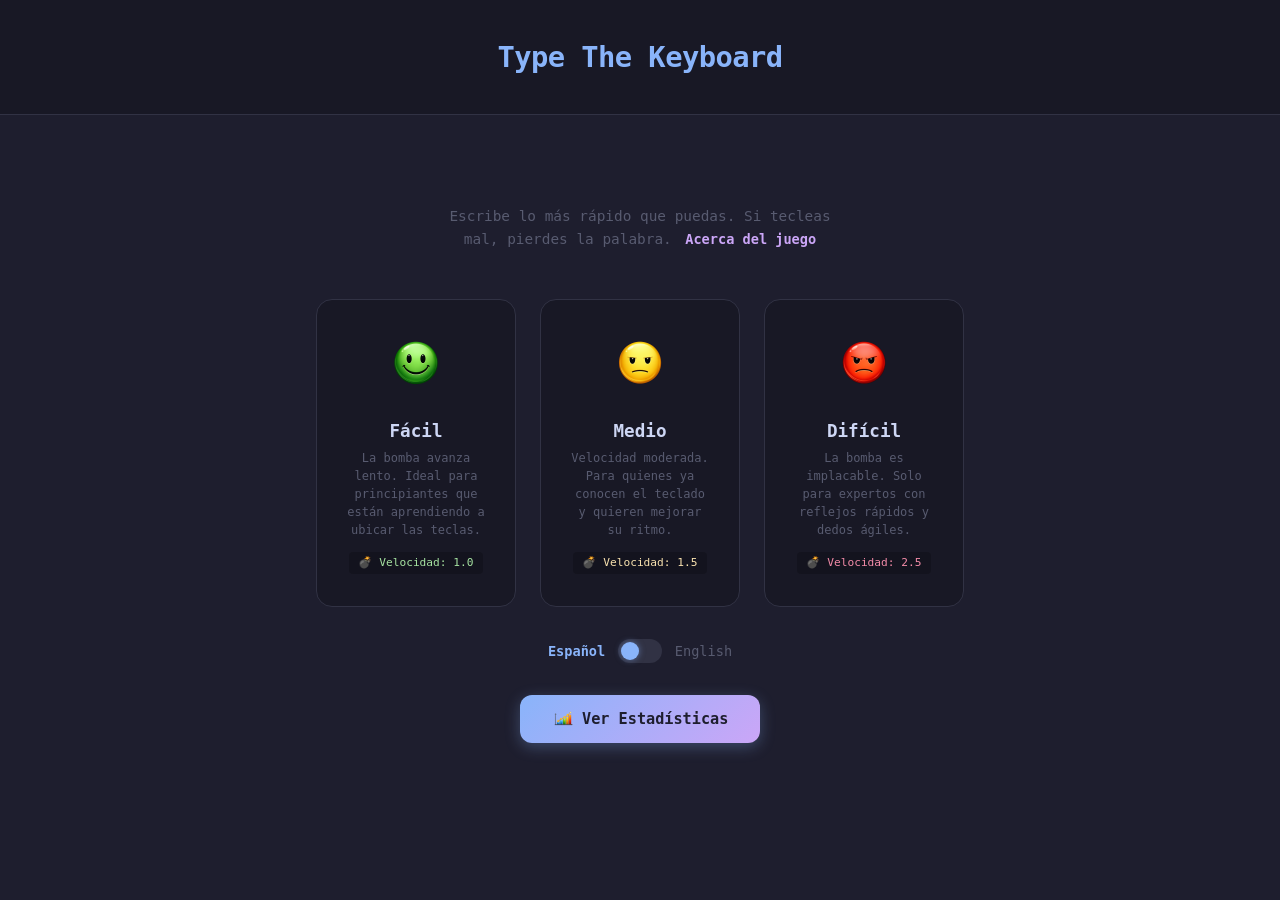
==== index.html @ abbb1f16 "funcionalidad boton Acerca_del_juego" ====
<!DOCTYPE html>
<html lang="es">

<head>
    <meta charset="UTF-8">
    <meta name="viewport" content="width=device-width, initial-scale=1.0">
    <title>Type The Keyboard</title>
    <link rel="stylesheet" href="styles.css">
</head>

<body>
    <!-- Header global -->
    <div class="header">
        <div class="logo">Type The Keyboard</div>
    </div>

    <!-- MENÚ DE DIFICULTAD  -->
    <div class="menu-screen" id="menuScreen">
        <div class="menu-subtitle">Escribe lo más rápido que puedas. Si tecleas mal, pierdes la palabra. <button class="about-game-btn" onclick="showAboutGame()">Acerca del juego</button></div>

        <div class="difficulty-cards">
            <div class="difficulty-card easy" onclick="selectDifficulty('easy')">
                <div class="difficulty-icon"><img src="img/img-easy.png" alt="Fácil"></div>
                <div class="difficulty-name">Fácil</div>
                <div class="difficulty-desc">La bomba avanza lento. Ideal para principiantes que están aprendiendo a
                    ubicar las teclas.</div>
                <div class="difficulty-speed">💣 Velocidad: 1.0</div>
            </div>

            <div class="difficulty-card medium" onclick="selectDifficulty('medium')">
                <div class="difficulty-icon"><img src="img/img-medium.png" alt="Medio"></div>
                <div class="difficulty-name">Medio</div>
                <div class="difficulty-desc">Velocidad moderada. Para quienes ya conocen el teclado y quieren mejorar su
                    ritmo.</div>
                <div class="difficulty-speed">💣 Velocidad: 1.5</div>
            </div>

            <div class="difficulty-card hard" onclick="selectDifficulty('hard')">
                <div class="difficulty-icon"><img src="img/img-hard.png" alt="Difícil"></div>
                <div class="difficulty-name">Difícil</div>
                <div class="difficulty-desc">La bomba es implacable. Solo para expertos con reflejos rápidos y dedos
                    ágiles.</div>
                <div class="difficulty-speed">💣 Velocidad: 2.5</div>
            </div>
        </div>

        <div class="language-toggle" id="languageToggle" onclick="toggleLanguage()">
            <span class="lang-label lang-active" id="langEs">Español</span>
            <div class="toggle-track">
                <div class="toggle-ball" id="toggleBall"></div>
            </div>
            <span class="lang-label" id="langEn">English</span>
        </div>

        <!-- View Stats Button -->
        <button class="view-stats-btn" onclick="showStatsDashboard()">
            <img src="img/img-statistics.png" alt="Estadísticas" class="stats-btn-icon"> Ver Estadísticas
        </button>
    </div>

    <!-- JUEGO -->
    <div class="container" id="gameContainer" style="display:none;">
        <!-- Combo Display -->
        <div class="combo-display" id="comboDisplay">
            <div class="combo-counter">
                <div class="combo-value" id="comboValue">0</div>
                <div class="combo-label">COMBO</div>
            </div>
            <div class="multiplier">
                <div class="multiplier-value" id="multiplierValue">1x</div>
            </div>
        </div>

        <!-- Multiplier Display -->
        <div class="multiplier-display" id="multiplierDisplay">
            <div class="multiplier-label">MULTIPLIER</div>
        </div>

        <!-- Achievement Notification -->
        <div class="achievement-notification" id="achievementNotification" style="display:none;">
            <div class="achievement-icon" id="achievementIcon">🏆</div>
            <div class="achievement-text" id="achievementText"></div>
        </div>

        <!-- Canvas for Effects -->
        <canvas id="effectsCanvas" width="1200" height="800"
            style="position:absolute;top:0;left:0;pointer-events:none;z-index:1;"></canvas>

        <!-- Stats en vivo -->
        <div class="stats-bar" id="statsBar">
            <div class="stat-item">
                <div class="stat-value" id="liveWpm">0</div>
                <div class="stat-label">wpm</div>
            </div>
            <div class="stat-item">
                <div class="stat-value" id="liveAcc">100</div>
                <div class="stat-label">acc %</div>
            </div>
            <div class="stat-item">
                <div class="stat-value" id="liveTimer">15</div>
                <div class="stat-label">seg</div>
            </div>
            <div class="stat-item">
                <div class="stat-value" id="liveScore">0</div>
                <div class="stat-label">puntos</div>
            </div>
            <div class="stat-item">
                <div class="stat-value" id="liveSentences">0</div>
                <div class="stat-label">oraciones</div>
            </div>
        </div>

        <!-- Zona de oraciones acumuladas -->
        <div class="accumulated-sentences" id="accumulatedSentences">
            <!-- Palabras completadas aparecerán aquí -->
        </div>

        <!-- Zona de juego: palabras + teclado lado a lado -->
        <div class="game-area">
            <!-- Zona de escritura -->
            <div class="text-display" id="textDisplay" tabindex="0">
                <!-- Words will be dynamically inserted here -->
            </div>

            <!-- Visual Keyboard -->
            <div class="visual-keyboard" id="visualKeyboard">
                <!-- Keyboard rows will be dynamically generated -->
            </div>
        </div>

        <div class="hint-row">
            <span class="start-hint" id="startHint">Presiona Enter para iniciar...</span>
            <button class="back-to-menu-btn" onclick="goToMenu()">← Regresar</button>
        </div>

        <!-- Resultados -->
        <div class="results" id="results">
            <div class="results-grid">
                <div class="result-card">
                    <div class="value" id="resultScore">0</div>
                    <div class="label">Puntos</div>
                </div>
                <div class="result-card">
                    <div class="value" id="resultSentences">0</div>
                    <div class="label">Oraciones</div>
                </div>
                <div class="result-card">
                    <div class="value" id="resultWords">0</div>
                    <div class="label">Palabras</div>
                </div>
                <div class="result-card">
                    <div class="value" id="resultMissed">0</div>
                    <div class="label">Perdidas</div>
                </div>
                <div class="result-card">
                    <div class="value" id="resultCombo">0</div>
                    <div class="label">Mejor Combo</div>
                </div>
            </div>
            <button class="restart-btn" onclick="restartGame()">Reiniciar</button>
        </div>
    </div>

    <!-- About Game Panel -->
    <div class="about-dashboard" id="aboutDashboard" style="display: none;">
        <div class="dashboard-header">
            <h2>🎮 Acerca del juego</h2>
            <button class="back-btn" onclick="closeAboutGame()">← Regresar</button>
        </div>

        <!-- Game Description -->
        <div class="about-section">
            <h3>¿Qué es Type The Keyboard?</h3>
            <p class="about-text">Type The Keyboard es un juego de mecanografía estilo "Guitar Hero" donde las palabras caen desde arriba y debes escribirlas antes de que lleguen al fondo. Mejora tu velocidad y precisión al escribir mientras te diviertes.</p>
        </div>

        <!-- How to Play -->
        <div class="about-section">
            <h3>¿Cómo jugar?</h3>
            <div class="about-steps">
                <div class="about-step">
                    <div class="step-number">1</div>
                    <div class="step-text">Elige una dificultad: Fácil, Medio o Difícil. Cada una controla la velocidad a la que caen las palabras.</div>
                </div>
                <div class="about-step">
                    <div class="step-number">2</div>
                    <div class="step-text">Presiona <strong>Enter</strong> para iniciar la partida.</div>
                </div>
                <div class="about-step">
                    <div class="step-number">3</div>
                    <div class="step-text">Escribe cada palabra antes de que llegue al fondo. Si la completas correctamente, se acumula arriba.</div>
                </div>
                <div class="about-step">
                    <div class="step-number">4</div>
                    <div class="step-text">Mantén un combo de aciertos para multiplicar tus puntos (hasta 5x).</div>
                </div>
                <div class="about-step">
                    <div class="step-number">5</div>
                    <div class="step-text">Si te equivocas o la palabra llega al fondo, pierdes el combo y la palabra se marca como perdida.</div>
                </div>
            </div>
        </div>

        <!-- Features -->
        <div class="about-section">
            <h3>Características</h3>
            <div class="about-features">
                <div class="about-feature-card">
                    <div class="feature-icon">🎵</div>
                    <div class="feature-title">Audio dinámico</div>
                    <div class="feature-desc">La música se enriquece con más capas conforme aumenta tu combo.</div>
                </div>
                <div class="about-feature-card">
                    <div class="feature-icon">⌨️</div>
                    <div class="feature-title">Teclado visual</div>
                    <div class="feature-desc">Te muestra qué tecla presionar y con qué dedo, usando colores.</div>
                </div>
                <div class="about-feature-card">
                    <div class="feature-icon">📊</div>
                    <div class="feature-title">Estadísticas</div>
                    <div class="feature-desc">Historial de sesiones, teclas problemáticas y palabras difíciles.</div>
                </div>
                <div class="about-feature-card">
                    <div class="feature-icon">🌐</div>
                    <div class="feature-title">Dos idiomas</div>
                    <div class="feature-desc">Practica en español o inglés con palabras generadas dinámicamente.</div>
                </div>
            </div>
        </div>

        <!-- Credits -->
        <div class="about-section">
            <h3>Créditos</h3>
            <p class="about-text">Desarrollado para el Hackathon Código Facilito 2026. Hecho con HTML, CSS, JavaScript y Tone.js.</p>
        </div>
    </div>

    <!-- Statistics Dashboard (original) -->
    <div class="stats-dashboard" id="statsDashboard" style="display: none;">
        <div class="dashboard-header">
            <h2><img src="img/img-statistics.png" alt="Estadísticas" class="dashboard-title-icon"> Estadísticas</h2>
            <button class="back-btn" onclick="closeStatsDashboard()">← Regresar</button>
        </div>

        <!-- Overall Statistics Cards -->
        <div class="overall-stats">
            <div class="stat-card">
                <div class="stat-icon">📝</div>
                <div class="stat-value" id="dashTotalWords">0</div>
                <div class="stat-label">Palabras totales</div>
            </div>
            <div class="stat-card">
                <div class="stat-icon">⏱️</div>
                <div class="stat-value" id="dashTotalTime">0</div>
                <div class="stat-label">Tiempo (min)</div>
            </div>
            <div class="stat-card">
                <div class="stat-icon">⚡</div>
                <div class="stat-value" id="dashBestWpm">0</div>
                <div class="stat-label">Mejor WPM</div>
            </div>
            <div class="stat-card">
                <div class="stat-icon">🔥</div>
                <div class="stat-value" id="dashBestCombo">0</div>
                <div class="stat-label">Mejor Combo</div>
            </div>
        </div>

        <!-- Historical Accuracy Chart -->
        <div class="chart-section">
            <h3>Precisión Histórica</h3>
            <div class="chart-container">
                <canvas id="accuracyChart" width="800" height="300"></canvas>
            </div>
        </div>

        <!-- Keyboard Heatmap -->
        <div class="heatmap-section">
            <h3>Teclas Problemáticas</h3>
            <div class="heatmap-container" id="keyboardHeatmap">
                <!-- Heatmap will be rendered here -->
            </div>
            <div class="problematic-keys-list" id="problematicKeysList">
                <!-- Top 10 problematic keys will be listed here -->
            </div>
        </div>

        <!-- Top Difficult Words -->
        <div class="difficult-words-section">
            <h3>Palabras Más Difíciles</h3>
            <div class="difficult-words-list" id="difficultWordsList">
                <!-- Top 5 difficult words will be listed here -->
            </div>
        </div>
    </div>

    <script src="lib/Tone.js"></script>
    <script src="audioEngine.js"></script>
    <script src="keyboardVisualizer.js"></script>
    <script src="statsTracker.js"></script>
    <script src="script.js"></script>
</body>

</html>
---- styles.css ----
* {
    margin: 0;
    padding: 0;
    box-sizing: border-box;
}

body {
    font-family: 'Roboto Mono', 'SF Mono', 'Fira Code', monospace;
    background: #1e1e2e;
    color: #cdd6f4;
    min-height: 100vh;
    max-height: 100vh;
    overflow: hidden;
    display: flex;
    flex-direction: column;
    align-items: center;
    justify-content: center;
    user-select: none;
}

.container {
    width: 100%;
    max-width: 1200px;
    height: calc(100vh - 80px);
    padding: 2rem;
    padding-top: 5rem;
    overflow: hidden;
    display: flex;
    flex-direction: column;
}

/* Game area: text-display + keyboard side by side */
.game-area {
    display: flex;
    gap: 1rem;
    flex: 1;
    min-height: 0;
}

/* Header */
.header {
    position: fixed;
    top: 0;
    left: 0;
    right: 0;
    display: flex;
    align-items: center;
    justify-content: center;
    padding: 2.5rem 2.5rem;
    background: #181825;
    border-bottom: 1px solid #313244;
    z-index: 50;
}

.logo {
    font-size: 1.8rem;
    font-weight: 700;
    color: #89b4fa;
    letter-spacing: -0.02em;
}

/* Stats bar */
.stats-bar {
    display: flex;
    gap: 2rem;
    margin-bottom: 2rem;
    opacity: 0;
    transition: opacity 0.3s;
}

.stats-bar.visible {
    opacity: 1;
}

.stat-item {
    display: flex;
    flex-direction: column;
}

.stat-value {
    font-size: 1.8rem;
    font-weight: 700;
    color: #89b4fa;
    line-height: 1;
}

.stat-label {
    font-size: 0.65rem;
    color: #585b70;
    text-transform: uppercase;
    letter-spacing: 0.05em;
    margin-top: 0.2rem;
}

/* Zona de oraciones acumuladas */
.accumulated-sentences {
    min-height: 80px;
    margin-bottom: 1rem;
    padding: 1rem;
    background: rgba(49, 50, 68, 0.3);
    border-radius: 8px;
    border: 1px solid #313244;
    display: flex;
    flex-wrap: wrap;
    gap: 0.3em;
    align-items: flex-start;
    font-size: 1.2rem;
    line-height: 1.8;
    overflow: hidden;
    transition: all 0.3s;
}

.accumulated-sentences .word-accumulated {
    color: #a6e3a1;
    font-weight: 500;
    transition: all 0.3s;
}

.accumulated-sentences .sentence-complete {
    animation: sentenceGlow 0.6s ease;
}

.accumulated-sentences .period {
    color: #89b4fa;
    font-weight: 700;
    margin-right: 0.8em;
}

@keyframes sentenceGlow {

    0%,
    100% {
        color: #a6e3a1;
    }

    50% {
        color: #f9e2af;
        transform: scale(1.1);
    }
}

/* Zona de texto - Vertical Track */
.text-display {
    position: relative;
    font-size: 1.5rem;
    line-height: 2;
    flex: 1;
    min-height: 300px;
    outline: none;
    overflow: hidden;
    white-space: nowrap;
    border: 2px solid #313244;
    border-radius: 8px;
    background: none;
}

.text-display .word {
    display: inline-block;
    margin-right: 0.5em;
}

/* Falling words */
.falling-word {
    position: absolute;
    display: flex;
    gap: 0.1em;
    color: #585b70;
    transition: color 0.2s;
}

.text-display .char {
    position: relative;
    display: inline-block;
    color: #585b70;
    transition: color 0.05s;
}

.text-display .char.correct {
    color: #cdd6f4;
}

.text-display .char.incorrect {
    color: #f38ba8;
}

.text-display .char.extra {
    color: #f38ba8;
    opacity: 0.7;
}

/* Cursor parpadeante */
.cursor {
    position: absolute;
    width: 2px;
    height: 1.8rem;
    background: #89b4fa;
    border-radius: 1px;
    top: 0.2rem;
    left: 0;
    transition: left 0.08s ease, top 0.08s ease;
    animation: blink 1s step-end infinite;
}

.cursor.typing {
    animation: none;
    opacity: 1;
}

@keyframes blink {

    0%,
    100% {
        opacity: 1;
    }

    50% {
        opacity: 0;
    }
}

/* Mensaje de inicio */
.hint-row {
    display: flex;
    align-items: center;
    justify-content: center;
    position: relative;
    margin-top: 1rem;
    margin-bottom: 1rem;
}

.hint-row .back-to-menu-btn {
    position: absolute;
    left: 0;
}

.start-hint {
    color: #585b70;
    font-size: 0.9rem;
    transition: opacity 0.3s;
    text-align: center;
}

.start-hint.hidden {
    opacity: 0;
}

/* Pantalla de resultados */
.results {
    display: none;
    flex-direction: column;
    align-items: center;
    gap: 2rem;
    animation: fadeIn 0.4s ease;
}

.results.active {
    display: flex;
}

@keyframes fadeIn {
    from {
        opacity: 0;
        transform: translateY(10px);
    }

    to {
        opacity: 1;
        transform: translateY(0);
    }
}

.results-grid {
    display: grid;
    grid-template-columns: repeat(5, 1fr);
    gap: 1.5rem;
}

.result-card {
    text-align: center;
    padding: 1.2rem;
    background: #313244;
    border-radius: 12px;
}

.result-card .value {
    font-size: 2.2rem;
    font-weight: 700;
    color: #89b4fa;
}

.result-card .label {
    font-size: 0.7rem;
    color: #585b70;
    text-transform: uppercase;
    letter-spacing: 0.05em;
    margin-top: 0.3rem;
}

.restart-btn {
    background: none;
    border: 1px solid #313244;
    color: #585b70;
    font-family: inherit;
    font-size: 0.85rem;
    padding: 0.6rem 1.5rem;
    border-radius: 8px;
    cursor: pointer;
    transition: all 0.2s;
}

.restart-btn:hover {
    border-color: #89b4fa;
    color: #89b4fa;
}

.restart-hint {
    font-size: 0.75rem;
    color: #45475a;
}

/* Footer */
.back-to-menu-btn {
    background: none;
    border: none;
    color: #89b4fa;
    font-family: inherit;
    font-size: 0.8rem;
    cursor: pointer;
    padding: 0.5rem 1rem;
    margin-top: 2rem;
    transition: color 0.2s;
}

.back-to-menu-btn:hover {
    color: #89b4fa;
}

.footer {
    position: fixed;
    bottom: 1.5rem;
    font-size: 0.7rem;
    color: #45475a;
}

/* Bomba */
.bomb {
    position: absolute;
    width: 2px;
    height: 1.8rem;
    background: #f38ba8;
    border-radius: 1px;
    top: 0.2rem;
    left: 0;
    transition: left 0.1s linear, top 0.1s linear;
    z-index: 5;
    box-shadow: 0 0 8px rgba(243, 139, 168, 0.6), 0 0 20px rgba(243, 139, 168, 0.3);
}

.bomb::before {
    content: '💣';
    position: absolute;
    top: -1.4rem;
    left: 50%;
    transform: translateX(-50%);
    font-size: 1rem;
    filter: drop-shadow(0 0 4px rgba(243, 139, 168, 0.8));
}

.bomb.exploding::before {
    content: '💥';
    font-size: 1.4rem;
    animation: explode 0.4s ease forwards;
}

@keyframes explode {
    0% {
        transform: translateX(-50%) scale(1);
    }

    50% {
        transform: translateX(-50%) scale(1.8);
    }

    100% {
        transform: translateX(-50%) scale(0.5);
        opacity: 0;
    }
}

.word.exploded .char {
    animation: charExplode 0.3s ease forwards;
    color: #f38ba8 !important;
}

@keyframes charExplode {
    0% {
        transform: translateY(0);
        opacity: 1;
    }

    50% {
        transform: translateY(-4px);
    }

    100% {
        transform: translateY(0);
        opacity: 1;
    }
}

.bomb-warning {
    position: fixed;
    top: 0;
    left: 0;
    right: 0;
    bottom: 0;
    background: rgba(243, 139, 168, 0.03);
    pointer-events: none;
    opacity: 0;
    transition: opacity 0.2s;
    z-index: 100;
}

.bomb-warning.flash {
    opacity: 1;
    animation: flashRed 0.3s ease;
}

@keyframes flashRed {
    0% {
        background: rgba(243, 139, 168, 0.15);
    }

    100% {
        background: rgba(243, 139, 168, 0);
    }
}

/* Menú de dificultad */
.menu-screen {
    display: flex;
    flex-direction: column;
    align-items: center;
    justify-content: center;
    min-height: 100vh;
    padding: 2rem;
    padding-top: 5rem;
    animation: fadeIn 0.4s ease;
}

.menu-screen.hidden {
    display: none;
}

.menu-title {
    font-size: 2.4rem;
    font-weight: 700;
    color: #89b4fa;
    margin-bottom: 0.5rem;
    letter-spacing: -0.02em;
}

.menu-subtitle {
    font-size: 0.9rem;
    color: #585b70;
    margin-bottom: 3rem;
    text-align: center;
    max-width: 400px;
    line-height: 1.6;
}

.difficulty-cards {
    display: flex;
    gap: 1.5rem;
}

.difficulty-card {
    background: #181825;
    border: 1px solid #313244;
    border-radius: 16px;
    padding: 2rem 1.8rem;
    width: 200px;
    text-align: center;
    cursor: pointer;
    transition: all 0.2s ease;
    position: relative;
    overflow: hidden;
}

.difficulty-card:hover {
    transform: translateY(-4px);
    border-color: var(--card-color);
    box-shadow: 0 8px 30px rgba(0, 0, 0, 0.3);
}

.difficulty-card::before {
    content: '';
    position: absolute;
    top: 0;
    left: 0;
    right: 0;
    height: 3px;
    background: var(--card-color);
    opacity: 0;
    transition: opacity 0.2s;
}

.difficulty-card:hover::before {
    opacity: 1;
}

.difficulty-card.easy {
    --card-color: #a6e3a1;
}

.difficulty-card.medium {
    --card-color: #f9e2af;
}

.difficulty-card.hard {
    --card-color: #f38ba8;
}

.difficulty-icon {
    font-size: 2.5rem;
    margin-bottom: 1rem;
}

.difficulty-icon img {
    width: 4rem;
    height: 4rem;
    object-fit: contain;
}

.difficulty-name {
    font-size: 1.1rem;
    font-weight: 600;
    color: #cdd6f4;
    margin-bottom: 0.5rem;
}

.difficulty-desc {
    font-size: 0.75rem;
    color: #585b70;
    line-height: 1.5;
}

.difficulty-speed {
    display: inline-block;
    margin-top: 0.8rem;
    font-size: 0.7rem;
    color: var(--card-color);
    background: rgba(0, 0, 0, 0.2);
    padding: 0.3rem 0.6rem;
    border-radius: 4px;
    font-weight: 500;
}


/* Botón Acerca del juego */
.about-game-btn {
    background: none;
    border: none;
    color: #cba6f7;
    font-family: inherit;
    font-size: 0.85rem;
    font-weight: 600;
    padding: 0;
    cursor: pointer;
    margin-left: 0.3rem;
    transition: opacity 0.2s;
}

.about-game-btn:hover {
    opacity: 0.7;
}

/* About Game Dashboard */
.about-dashboard {
    position: fixed;
    top: 0;
    left: 0;
    right: 0;
    bottom: 0;
    background: #1e1e2e;
    z-index: 100;
    overflow-y: auto;
    padding: 2rem;
    animation: slideIn 0.3s ease;
}

.about-section {
    margin-bottom: 2.5rem;
}

.about-section h3 {
    font-size: 1.5rem;
    color: #cba6f7;
    margin-bottom: 1rem;
    font-weight: 600;
}

.about-text {
    font-size: 1rem;
    color: #a6adc8;
    line-height: 1.8;
}

.about-steps {
    display: flex;
    flex-direction: column;
    gap: 1rem;
}

.about-step {
    display: flex;
    align-items: flex-start;
    gap: 1rem;
    background: #181825;
    border: 1px solid #313244;
    border-radius: 12px;
    padding: 1.2rem;
    transition: all 0.2s;
}

.about-step:hover {
    border-color: #cba6f7;
    transform: translateX(4px);
}

.step-number {
    min-width: 2.5rem;
    height: 2.5rem;
    display: flex;
    align-items: center;
    justify-content: center;
    background: rgba(203, 166, 247, 0.15);
    color: #cba6f7;
    font-size: 1.2rem;
    font-weight: 700;
    border-radius: 50%;
    flex-shrink: 0;
}

.step-text {
    font-size: 0.95rem;
    color: #a6adc8;
    line-height: 1.6;
}

.about-features {
    display: grid;
    grid-template-columns: repeat(auto-fit, minmax(220px, 1fr));
    gap: 1.5rem;
}

.about-feature-card {
    background: #181825;
    border: 1px solid #313244;
    border-radius: 16px;
    padding: 1.8rem;
    text-align: center;
    transition: all 0.3s;
    box-shadow: 0 4px 15px rgba(0, 0, 0, 0.3);
}

.about-feature-card:hover {
    transform: translateY(-4px);
    border-color: #cba6f7;
    box-shadow: 0 8px 25px rgba(203, 166, 247, 0.2);
}

.feature-icon {
    font-size: 2.5rem;
    margin-bottom: 0.8rem;
}

.feature-title {
    font-size: 1.1rem;
    font-weight: 600;
    color: #cdd6f4;
    margin-bottom: 0.5rem;
}

.feature-desc {
    font-size: 0.85rem;
    color: #585b70;
    line-height: 1.5;
}

@media (max-width: 768px) {
    .about-dashboard {
        padding: 1rem;
    }

    .about-features {
        grid-template-columns: 1fr;
    }
}

/* Toggle de idioma */
.language-toggle {
    margin-top: 2rem;
    display: flex;
    align-items: center;
    gap: 0.8rem;
    cursor: pointer;
    user-select: none;
}

.lang-label {
    font-size: 0.85rem;
    color: #585b70;
    transition: color 0.3s;
}

.lang-label.lang-active {
    color: #89b4fa;
    font-weight: 600;
}

.toggle-track {
    width: 44px;
    height: 24px;
    background: #313244;
    border-radius: 12px;
    position: relative;
    transition: background 0.3s;
}

.toggle-ball {
    width: 18px;
    height: 18px;
    background: #89b4fa;
    border-radius: 50%;
    position: absolute;
    top: 3px;
    left: 3px;
    transition: left 0.3s ease;
    box-shadow: 0 0 6px rgba(137, 180, 250, 0.5);
}

.toggle-ball.right {
    left: 23px;
}

@media (max-width: 600px) {
    .difficulty-cards {
        flex-direction: column;
        gap: 1rem;
    }

    .difficulty-card {
        width: 100%;
        max-width: 280px;
    }

    .text-display {
        font-size: 1.2rem;
        height: 2.5rem;
    }

    .results-grid {
        grid-template-columns: repeat(2, 1fr);
    }

    .config {
        flex-wrap: wrap;
    }
}

/* Combo Display Styles */
.combo-display {
    position: fixed;
    top: 50%;
    right: 2rem;
    transform: translateY(-50%);
    display: flex;
    flex-direction: column;
    align-items: center;
    gap: 1rem;
    z-index: 20;
}

.combo-counter {
    display: flex;
    flex-direction: column;
    align-items: center;
    padding: 1.5rem 1.2rem;
    background: rgba(49, 50, 68, 0.9);
    border: 2px solid #89b4fa;
    border-radius: 12px;
    min-width: 100px;
    box-shadow: 0 4px 20px rgba(137, 180, 250, 0.3);
}

.combo-value {
    font-size: 3rem;
    font-weight: 700;
    color: #89b4fa;
    line-height: 1;
    text-shadow: 0 0 10px rgba(137, 180, 250, 0.5);
}

.combo-label {
    font-size: 0.7rem;
    color: #585b70;
    text-transform: uppercase;
    letter-spacing: 0.1em;
    margin-top: 0.5rem;
}

.multiplier {
    padding: 0.8rem 1.5rem;
    background: linear-gradient(135deg, rgba(249, 226, 175, 0.15) 0%, rgba(250, 179, 135, 0.15) 100%);
    border: 2px solid #f9e2af;
    border-radius: 8px;
    box-shadow: 0 4px 15px rgba(249, 226, 175, 0.2);
}

.multiplier-value {
    font-size: 1.8rem;
    font-weight: 700;
    color: #f9e2af;
    text-shadow: 0 0 8px rgba(249, 226, 175, 0.6);
}

/* Combo fire effect (for combo 21+) */
.combo-counter.on-fire {
    animation: fireGlow 0.5s ease-in-out infinite alternate;
    border-color: #f38ba8;
}

.combo-counter.on-fire .combo-value {
    color: #f38ba8;
    text-shadow: 0 0 15px rgba(243, 139, 168, 0.8);
}

@keyframes fireGlow {
    from {
        box-shadow: 0 0 20px rgba(243, 139, 168, 0.5);
    }

    to {
        box-shadow: 0 0 40px rgba(243, 139, 168, 0.8), 0 0 60px rgba(251, 179, 135, 0.6);
    }
}

/* Multiplier Display (legacy element - now part of combo display) */
.multiplier-display {
    display: none;
}

/* Visual Keyboard Styles */
.visual-keyboard {
    display: flex;
    flex-direction: column;
    justify-content: center;
    gap: 0.25rem;
    padding: 0.5rem;
    background: #181825;
    border-radius: 10px;
    box-shadow: 0 4px 20px rgba(0, 0, 0, 0.3);
    flex-shrink: 0;
}

.keyboard-row {
    display: flex;
    gap: 0.2rem;
    justify-content: center;
}

.key {
    min-width: 2.2rem;
    height: 2.2rem;
    display: flex;
    align-items: center;
    justify-content: center;
    background: #313244;
    border: 1px solid #45475a;
    border-radius: 5px;
    font-size: 0.7rem;
    font-weight: 500;
    color: #cdd6f4;
    transition: all 0.15s ease;
    position: relative;
    cursor: default;
    user-select: none;
}

.key.spacebar {
    min-width: 14rem;
    font-size: 0.6rem;
    letter-spacing: 0.1em;
}

/* Expected key (next to type) */
.key.expected {
    border-color: var(--finger-color);
    box-shadow: 0 0 12px var(--finger-color), inset 0 0 8px rgba(255, 255, 255, 0.1);
    background: rgba(137, 180, 250, 0.1);
    transform: translateY(-2px);
    animation: pulse 1s ease-in-out infinite;
}

@keyframes pulse {

    0%,
    100% {
        box-shadow: 0 0 12px var(--finger-color), inset 0 0 8px rgba(255, 255, 255, 0.1);
    }

    50% {
        box-shadow: 0 0 20px var(--finger-color), inset 0 0 12px rgba(255, 255, 255, 0.15);
    }
}

/* Correct key press */
.key.correct {
    background: #a6e3a1;
    color: #1e1e2e;
    border-color: #a6e3a1;
    box-shadow: 0 0 15px #a6e3a1;
    transform: scale(0.95);
    animation: correctPulse 0.2s ease;
}

@keyframes correctPulse {
    0% {
        transform: scale(1);
    }

    50% {
        transform: scale(1.1);
    }

    100% {
        transform: scale(0.95);
    }
}

/* Incorrect key press */
.key.incorrect {
    background: #f38ba8;
    color: #1e1e2e;
    border-color: #f38ba8;
    box-shadow: 0 0 15px #f38ba8;
    animation: shake 0.3s ease;
}

@keyframes shake {

    0%,
    100% {
        transform: translateX(0);
    }

    25% {
        transform: translateX(-4px);
    }

    75% {
        transform: translateX(4px);
    }
}

/* Hover effect for keys (for reference) */
.key:hover {
    background: #45475a;
}

/* Responsive adjustments */
@media (max-width: 768px) {
    .visual-keyboard {
        scale: 0.75;
        margin: 0.3rem auto;
    }

    .key {
        min-width: 1.8rem;
        height: 1.8rem;
        font-size: 0.6rem;
    }

    .key.spacebar {
        min-width: 10rem;
    }
}

/* View Stats Button */
.view-stats-btn {
    margin-top: 2rem;
    background: linear-gradient(135deg, #89b4fa 0%, #cba6f7 100%);
    border: none;
    color: #1e1e2e;
    font-family: inherit;
    font-size: 0.95rem;
    font-weight: 600;
    padding: 0.8rem 2rem;
    border-radius: 12px;
    cursor: pointer;
    transition: all 0.3s;
    box-shadow: 0 4px 15px rgba(137, 180, 250, 0.3);
    display: flex;
    align-items: center;
    gap: 0.5rem;
}

.view-stats-btn:hover {
    transform: translateY(-2px);
    box-shadow: 0 6px 20px rgba(137, 180, 250, 0.5);
}

.stats-btn-icon {
    width: 1.4rem;
    height: 1.4rem;
    object-fit: contain;
}

/* Statistics Dashboard */
.stats-dashboard {
    position: fixed;
    top: 0;
    left: 0;
    right: 0;
    bottom: 0;
    background: #1e1e2e;
    z-index: 100;
    overflow-y: auto;
    padding: 2rem;
    animation: slideIn 0.3s ease;
}

@keyframes slideIn {
    from {
        opacity: 0;
        transform: translateY(20px);
    }

    to {
        opacity: 1;
        transform: translateY(0);
    }
}

.dashboard-header {
    display: flex;
    justify-content: space-between;
    align-items: center;
    margin-bottom: 2rem;
    padding-bottom: 1rem;
    border-bottom: 2px solid #313244;
}

.dashboard-header h2 {
    font-size: 2rem;
    color: #89b4fa;
    font-weight: 700;
    display: flex;
    align-items: center;
    gap: 0.5rem;
}

.dashboard-title-icon {
    width: 2rem;
    height: 2rem;
    object-fit: contain;
}

.dashboard-header .back-btn {
    background: none;
    border: none;
    color: #89b4fa;
    font-family: inherit;
    font-size: 0.9rem;
    font-weight: 500;
    padding: 0.5rem 1rem;
    border-radius: 8px;
    cursor: pointer;
    transition: all 0.2s;
    display: flex;
    align-items: center;
    justify-content: center;
}

.dashboard-header .back-btn:hover {
    color: #cba6f7;
    background: rgba(137, 180, 250, 0.1);
}

/* Overall Statistics Cards */
.overall-stats {
    display: grid;
    grid-template-columns: repeat(auto-fit, minmax(200px, 1fr));
    gap: 1.5rem;
    margin-bottom: 3rem;
}

.overall-stats .stat-card {
    background: linear-gradient(135deg, #181825 0%, #1e1e2e 100%);
    border: 1px solid #313244;
    border-radius: 16px;
    padding: 2rem;
    text-align: center;
    transition: all 0.3s;
    box-shadow: 0 4px 15px rgba(0, 0, 0, 0.3);
}

.overall-stats .stat-card:hover {
    transform: translateY(-4px);
    border-color: #89b4fa;
    box-shadow: 0 8px 25px rgba(137, 180, 250, 0.2);
}

.overall-stats .stat-icon {
    font-size: 2.5rem;
    margin-bottom: 0.5rem;
}

.overall-stats .stat-value {
    font-size: 2.8rem;
    font-weight: 700;
    color: #89b4fa;
    line-height: 1;
    margin-bottom: 0.5rem;
}

.overall-stats .stat-label {
    font-size: 0.85rem;
    color: #585b70;
    text-transform: uppercase;
    letter-spacing: 0.05em;
}

/* Chart Section */
.chart-section {
    margin-bottom: 3rem;
}

.chart-section h3 {
    font-size: 1.5rem;
    color: #cdd6f4;
    margin-bottom: 1.5rem;
    font-weight: 600;
}

.chart-container {
    background: #181825;
    border: 1px solid #313244;
    border-radius: 16px;
    padding: 2rem;
    box-shadow: 0 4px 15px rgba(0, 0, 0, 0.3);
}

/* Heatmap Section */
.heatmap-section {
    margin-bottom: 3rem;
}

.heatmap-section h3 {
    font-size: 1.5rem;
    color: #cdd6f4;
    margin-bottom: 1.5rem;
    font-weight: 600;
}

.heatmap-container {
    background: #181825;
    border: 1px solid #313244;
    border-radius: 16px;
    padding: 2rem;
    margin-bottom: 1.5rem;
    box-shadow: 0 4px 15px rgba(0, 0, 0, 0.3);
}

.heatmap-keyboard {
    display: flex;
    flex-direction: column;
    gap: 0.4rem;
}

.heatmap-row {
    display: flex;
    gap: 0.3rem;
    justify-content: center;
}

.heatmap-key {
    min-width: 2.8rem;
    height: 2.8rem;
    display: flex;
    align-items: center;
    justify-content: center;
    background: #313244;
    border: 1px solid #45475a;
    border-radius: 6px;
    font-size: 0.85rem;
    font-weight: 500;
    color: #cdd6f4;
    position: relative;
    cursor: default;
    transition: all 0.2s;
}

.heatmap-key.spacebar {
    min-width: 18rem;
    font-size: 0.7rem;
}

.heatmap-key[data-errors] {
    position: relative;
}

.heatmap-key[data-errors]::after {
    content: attr(data-errors);
    position: absolute;
    top: -8px;
    right: -8px;
    background: #f38ba8;
    color: #1e1e2e;
    font-size: 0.6rem;
    font-weight: 700;
    padding: 0.2rem 0.4rem;
    border-radius: 4px;
    min-width: 1.2rem;
    text-align: center;
}

.problematic-keys-list {
    display: grid;
    grid-template-columns: repeat(auto-fit, minmax(150px, 1fr));
    gap: 1rem;
}

.problematic-key-item {
    background: #181825;
    border: 1px solid #313244;
    border-radius: 8px;
    padding: 1rem;
    display: flex;
    align-items: center;
    justify-content: space-between;
    transition: all 0.2s;
}

.problematic-key-item:hover {
    border-color: #f38ba8;
    transform: translateX(4px);
}

.problematic-key-char {
    font-size: 1.5rem;
    font-weight: 700;
    color: #f38ba8;
    background: rgba(243, 139, 168, 0.1);
    padding: 0.5rem 0.8rem;
    border-radius: 6px;
}

.problematic-key-count {
    font-size: 1.2rem;
    font-weight: 600;
    color: #cdd6f4;
}

.problematic-key-label {
    font-size: 0.7rem;
    color: #585b70;
    text-transform: uppercase;
}

/* Difficult Words Section */
.difficult-words-section {
    margin-bottom: 3rem;
}

.difficult-words-section h3 {
    font-size: 1.5rem;
    color: #cdd6f4;
    margin-bottom: 1.5rem;
    font-weight: 600;
}

.difficult-words-list {
    display: flex;
    flex-direction: column;
    gap: 1rem;
}

.difficult-word-item {
    background: #181825;
    border: 1px solid #313244;
    border-radius: 12px;
    padding: 1.5rem;
    display: flex;
    align-items: center;
    justify-content: space-between;
    transition: all 0.2s;
    box-shadow: 0 2px 10px rgba(0, 0, 0, 0.2);
}

.difficult-word-item:hover {
    border-color: #f38ba8;
    transform: translateX(4px);
}

.difficult-word-rank {
    font-size: 2rem;
    font-weight: 700;
    color: #45475a;
    margin-right: 1.5rem;
    min-width: 3rem;
    text-align: center;
}

.difficult-word-text {
    flex: 1;
    font-size: 1.5rem;
    font-weight: 600;
    color: #f38ba8;
    font-family: 'Roboto Mono', monospace;
}

.difficult-word-errors {
    display: flex;
    flex-direction: column;
    align-items: flex-end;
}

.difficult-word-count {
    font-size: 1.8rem;
    font-weight: 700;
    color: #f38ba8;
    line-height: 1;
}

.difficult-word-label {
    font-size: 0.7rem;
    color: #585b70;
    text-transform: uppercase;
    letter-spacing: 0.05em;
    margin-top: 0.3rem;
}

/* Empty state */
.empty-state {
    text-align: center;
    padding: 3rem 2rem;
    color: #585b70;
}

.empty-state-icon {
    font-size: 4rem;
    margin-bottom: 1rem;
}

.empty-state-text {
    font-size: 1.2rem;
    margin-bottom: 0.5rem;
}

.empty-state-hint {
    font-size: 0.9rem;
    color: #45475a;
}

/* Responsive Dashboard */
@media (max-width: 768px) {
    .stats-dashboard {
        padding: 1rem;
    }

    .dashboard-header h2 {
        font-size: 1.5rem;
    }

    .overall-stats {
        grid-template-columns: repeat(2, 1fr);
        gap: 1rem;
    }

    .overall-stats .stat-card {
        padding: 1.5rem 1rem;
    }

    .overall-stats .stat-icon {
        font-size: 2rem;
    }

    .overall-stats .stat-value {
        font-size: 2rem;
    }

    .chart-container {
        padding: 1rem;
    }

    .heatmap-container {
        padding: 1rem;
        overflow-x: auto;
    }

    .difficult-word-item {
        padding: 1rem;
    }

    .difficult-word-rank {
        font-size: 1.5rem;
        margin-right: 1rem;
        min-width: 2rem;
    }

    .difficult-word-text {
        font-size: 1.2rem;
    }

    .difficult-word-count {
        font-size: 1.4rem;
    }
}
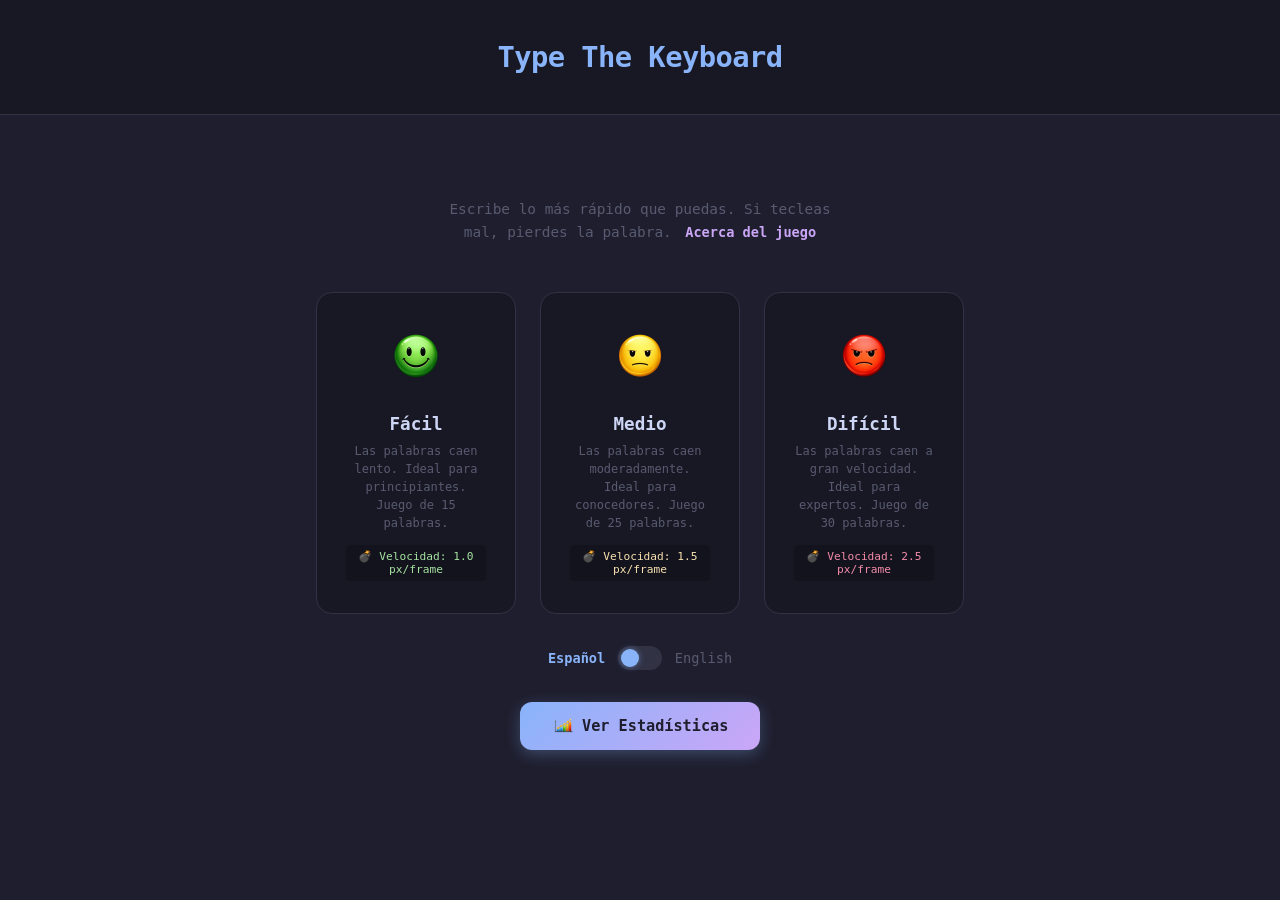
==== commit ebd9e0b4: "redaccion de textos en menu y dificultades" ====
--- a/index.html
+++ b/index.html
@@ -22,25 +22,22 @@
             <div class="difficulty-card easy" onclick="selectDifficulty('easy')">
                 <div class="difficulty-icon"><img src="img/img-easy.png" alt="Fácil"></div>
                 <div class="difficulty-name">Fácil</div>
-                <div class="difficulty-desc">La bomba avanza lento. Ideal para principiantes que están aprendiendo a
-                    ubicar las teclas.</div>
-                <div class="difficulty-speed">💣 Velocidad: 1.0</div>
+                <div class="difficulty-desc">Las palabras caen lento. Ideal para principiantes. Juego de 15 palabras.</div>
+                <div class="difficulty-speed">💣 Velocidad: 1.0 px/frame</div>
             </div>
 
             <div class="difficulty-card medium" onclick="selectDifficulty('medium')">
                 <div class="difficulty-icon"><img src="img/img-medium.png" alt="Medio"></div>
                 <div class="difficulty-name">Medio</div>
-                <div class="difficulty-desc">Velocidad moderada. Para quienes ya conocen el teclado y quieren mejorar su
-                    ritmo.</div>
-                <div class="difficulty-speed">💣 Velocidad: 1.5</div>
+                <div class="difficulty-desc">Las palabras caen moderadamente. Ideal para conocedores. Juego de 25 palabras.</div>
+                <div class="difficulty-speed">💣 Velocidad: 1.5 px/frame</div>
             </div>
 
             <div class="difficulty-card hard" onclick="selectDifficulty('hard')">
                 <div class="difficulty-icon"><img src="img/img-hard.png" alt="Difícil"></div>
                 <div class="difficulty-name">Difícil</div>
-                <div class="difficulty-desc">La bomba es implacable. Solo para expertos con reflejos rápidos y dedos
-                    ágiles.</div>
-                <div class="difficulty-speed">💣 Velocidad: 2.5</div>
+                <div class="difficulty-desc">Las palabras caen a gran velocidad. Ideal para expertos. Juego de 30 palabras.</div>
+                <div class="difficulty-speed">💣 Velocidad: 2.5 px/frame</div>
             </div>
         </div>
 
@@ -164,14 +161,14 @@
     <!-- About Game Panel -->
     <div class="about-dashboard" id="aboutDashboard" style="display: none;">
         <div class="dashboard-header">
-            <h2>🎮 Acerca del juego</h2>
+            <h2><img src="img/img-Acerda_del_juego.png" alt="Acerca del juego" class="dashboard-title-icon about-icon"> Acerca del juego</h2>
             <button class="back-btn" onclick="closeAboutGame()">← Regresar</button>
         </div>
 
         <!-- Game Description -->
         <div class="about-section">
             <h3>¿Qué es Type The Keyboard?</h3>
-            <p class="about-text">Type The Keyboard es un juego de mecanografía estilo "Guitar Hero" donde las palabras caen desde arriba y debes escribirlas antes de que lleguen al fondo. Mejora tu velocidad y precisión al escribir mientras te diviertes.</p>
+            <p class="about-text">Type The Keyboard es un juego de mecanografía donde las palabras caen desde arriba hacia abajo tipo carrusel y debes escribirlas antes de que lleguen al fondo. Mejorarás tu velocidad y precisión al escribir mientras te diviertes.</p>
         </div>
 
         <!-- How to Play -->
@@ -184,54 +181,77 @@
                 </div>
                 <div class="about-step">
                     <div class="step-number">2</div>
-                    <div class="step-text">Presiona <strong>Enter</strong> para iniciar la partida.</div>
+                    <div class="step-text">Presiona <strong>ENTER</strong> para iniciar la partida.</div>
                 </div>
                 <div class="about-step">
                     <div class="step-number">3</div>
-                    <div class="step-text">Escribe cada palabra antes de que llegue al fondo. Si la completas correctamente, se acumula arriba.</div>
+                    <div class="step-text">Escribe cada palabra antes de que desaparezca. Si la escribes correctamente, se acumula arriba.</div>
                 </div>
                 <div class="about-step">
                     <div class="step-number">4</div>
-                    <div class="step-text">Mantén un combo de aciertos para multiplicar tus puntos (hasta 5x).</div>
+                    <div class="step-text">Mantén un combo de aciertos para multiplicar tus puntos hasta 5x.</div>
                 </div>
                 <div class="about-step">
                     <div class="step-number">5</div>
-                    <div class="step-text">Si te equivocas o la palabra llega al fondo, pierdes el combo y la palabra se marca como perdida.</div>
-                </div>
-            </div>
-        </div>
-
-        <!-- Features -->
-        <div class="about-section">
-            <h3>Características</h3>
-            <div class="about-features">
-                <div class="about-feature-card">
-                    <div class="feature-icon">🎵</div>
-                    <div class="feature-title">Audio dinámico</div>
-                    <div class="feature-desc">La música se enriquece con más capas conforme aumenta tu combo.</div>
-                </div>
-                <div class="about-feature-card">
-                    <div class="feature-icon">⌨️</div>
-                    <div class="feature-title">Teclado visual</div>
-                    <div class="feature-desc">Te muestra qué tecla presionar y con qué dedo, usando colores.</div>
-                </div>
-                <div class="about-feature-card">
-                    <div class="feature-icon">📊</div>
-                    <div class="feature-title">Estadísticas</div>
-                    <div class="feature-desc">Historial de sesiones, teclas problemáticas y palabras difíciles.</div>
-                </div>
-                <div class="about-feature-card">
-                    <div class="feature-icon">🌐</div>
-                    <div class="feature-title">Dos idiomas</div>
-                    <div class="feature-desc">Practica en español o inglés con palabras generadas dinámicamente.</div>
-                </div>
-            </div>
-        </div>
-
-        <!-- Credits -->
-        <div class="about-section">
-            <h3>Créditos</h3>
-            <p class="about-text">Desarrollado para el Hackathon Código Facilito 2026. Hecho con HTML, CSS, JavaScript y Tone.js.</p>
+                    <div class="step-text">Alcanza la mayor cantidad de palabras posibles para mejorar tu aprendizaje dominar el teclado.</div>
+                </div>
+            </div>
+        </div>
+
+        <!-- Purpose -->
+        <div class="about-section">
+            <h3>¿Propósito del juego?</h3>
+            <p class="about-text">El propósito de Type The Keyboard es ayudarte a mejorar tu velocidad y precisión al escribir en el teclado de forma divertida y dinámica. A través de la práctica constante, desarrollarás habilidades como memoria muscular, reducirás errores y aumentarás tu productividad al teclear en el día a día.</p>
+        </div>
+
+        <!-- Glossary -->
+        <div class="about-section">
+            <h3>Glosario de términos</h3>
+            <div class="about-steps">
+                <div class="about-step">
+                    <div class="step-number glossary-term">wpm</div>
+                    <div class="step-text"><strong>WPM (Words Per Minute)</strong> — Palabras por minuto. Mide la velocidad a la que escribes. Se calcula dividiendo las palabras correctas entre el tiempo transcurrido en minutos.</div>
+                </div>
+                <div class="about-step">
+                    <div class="step-number glossary-term">acc</div>
+                    <div class="step-text"><strong>ACC (Accuracy)</strong> — Precisión. Es el porcentaje de palabras escritas correctamente respecto al total de palabras intentadas. 100% significa que no cometiste ningún error.</div>
+                </div>
+                <div class="about-step">
+                    <div class="step-number glossary-combo">0</div>
+                    <div class="step-text"><strong>Combo</strong> — Racha de aciertos consecutivos. Cada carácter correcto incrementa tu combo. Si te equivocas, el combo se reinicia a cero.</div>
+                </div>
+                <div class="about-step">
+                    <div class="step-number glossary-multiplier">1x</div>
+                    <div class="step-text"><strong>Multiplicador</strong> — Se activa según tu combo. A mayor combo, mayor multiplicador de puntos: 1-5 = 1x, 6-15 = 2x, 16-25 = 3x, 26-40 = 4x, 41+ = 5x.</div>
+                </div>
+                <div class="about-step">
+                    <div class="step-number glossary-term">pts</div>
+                    <div class="step-text"><strong>Puntos</strong> — Se obtienen 10 puntos base por cada palabra completada, multiplicados por tu multiplicador actual. Completar una oración otorga un bono de 100 puntos extra.</div>
+                </div>
+            </div>
+        </div>
+
+        <!-- Difficulties -->
+        <div class="about-section">
+            <h3>Dificultades</h3>
+            <p class="about-text">Cada dificultad determina la velocidad de caída de las palabras y la cantidad de palabras deduración del juego:</p>
+            <div class="about-steps">
+                <div class="about-step">
+                    <img src="img/img-easy.png" alt="Fácil" class="difficulty-step-icon">
+                    <div class="step-number difficulty-badge easy-badge">Fácil</div>
+                    <div class="step-text"><strong>15 palabras</strong> (3 oraciones × 5 palabras). Velocidad de caída: <strong>1.0 px/frame</strong>. Las palabras bajan 1 píxel por cada cuadro de animación (60 fps), dándote el mayor tiempo posible para escribir.</div>
+                </div>
+                <div class="about-step">
+                    <img src="img/img-medium.png" alt="Medio" class="difficulty-step-icon">
+                    <div class="step-number difficulty-badge medium-badge">Medio</div>
+                    <div class="step-text"><strong>25 palabras</strong> (5 oraciones × 5 palabras). Velocidad de caída: <strong>1.5 px/frame</strong>. Las palabras caen 1.5 veces más rápido que en fácil, exigiendo mayor agilidad.</div>
+                </div>
+                <div class="about-step">
+                    <img src="img/img-hard.png" alt="Difícil" class="difficulty-step-icon">
+                    <div class="step-number difficulty-badge hard-badge">Difícil</div>
+                    <div class="step-text"><strong>30 palabras</strong> (6 oraciones × 5 palabras). Velocidad de caída: <strong>2.5 px/frame</strong>. Las palabras caen 2.5 veces más rápido que en fácil, requiriendo reflejos y precisión de experto.</div>
+                </div>
+            </div>
         </div>
     </div>
 
@@ -252,7 +272,7 @@
             <div class="stat-card">
                 <div class="stat-icon">⏱️</div>
                 <div class="stat-value" id="dashTotalTime">0</div>
-                <div class="stat-label">Tiempo (min)</div>
+                <div class="stat-label">Tiempo en minutos</div>
             </div>
             <div class="stat-card">
                 <div class="stat-icon">⚡</div>
--- a/styles.css
+++ b/styles.css
@@ -639,6 +639,80 @@
     font-size: 1.2rem;
     font-weight: 700;
     border-radius: 50%;
+    flex-shrink: 0;
+}
+
+/* Glossary term styles (like game UI) */
+.step-number.glossary-term {
+    min-width: 3rem;
+    height: 2.5rem;
+    background: rgba(137, 180, 250, 0.1);
+    border: 1px solid #89b4fa;
+    color: #89b4fa;
+    font-size: 0.75rem;
+    font-weight: 700;
+    text-transform: uppercase;
+    letter-spacing: 0.05em;
+    border-radius: 8px;
+}
+
+.step-number.glossary-combo {
+    min-width: 3rem;
+    height: 2.5rem;
+    background: rgba(137, 180, 250, 0.1);
+    border: 2px solid #89b4fa;
+    color: #89b4fa;
+    font-size: 1.4rem;
+    font-weight: 700;
+    border-radius: 8px;
+    text-shadow: 0 0 10px rgba(137, 180, 250, 0.5);
+}
+
+.step-number.glossary-multiplier {
+    min-width: 3rem;
+    height: 2.5rem;
+    background: linear-gradient(135deg, rgba(249, 226, 175, 0.15) 0%, rgba(250, 179, 135, 0.15) 100%);
+    border: 2px solid #f9e2af;
+    color: #f9e2af;
+    font-size: 1.2rem;
+    font-weight: 700;
+    border-radius: 8px;
+    text-shadow: 0 0 8px rgba(249, 226, 175, 0.6);
+}
+
+/* Difficulty badges */
+.step-number.difficulty-badge {
+    min-width: 4rem;
+    height: 2.5rem;
+    font-size: 0.7rem;
+    font-weight: 700;
+    border-radius: 8px;
+    text-transform: uppercase;
+    letter-spacing: 0.03em;
+}
+
+.step-number.easy-badge {
+    background: rgba(166, 227, 161, 0.1);
+    border: 2px solid #a6e3a1;
+    color: #a6e3a1;
+}
+
+.step-number.medium-badge {
+    background: rgba(249, 226, 175, 0.1);
+    border: 2px solid #f9e2af;
+    color: #f9e2af;
+}
+
+.step-number.hard-badge {
+    background: rgba(243, 139, 168, 0.1);
+    border: 2px solid #f38ba8;
+    color: #f38ba8;
+}
+
+.difficulty-step-icon {
+    width: 3rem;
+    height: 3rem;
+    object-fit: contain;
     flex-shrink: 0;
 }
 
@@ -1067,6 +1141,12 @@
     object-fit: contain;
 }
 
+.dashboard-title-icon.about-icon {
+    width: 4.5rem;
+    height: 4.5rem;
+    margin: -1.5rem 0;
+}
+
 .dashboard-header .back-btn {
     background: none;
     border: none;
@@ -1139,7 +1219,7 @@
 
 .chart-section h3 {
     font-size: 1.5rem;
-    color: #cdd6f4;
+    color: #cba6f7;
     margin-bottom: 1.5rem;
     font-weight: 600;
 }
@@ -1159,7 +1239,7 @@
 
 .heatmap-section h3 {
     font-size: 1.5rem;
-    color: #cdd6f4;
+    color: #cba6f7;
     margin-bottom: 1.5rem;
     font-weight: 600;
 }
@@ -1276,7 +1356,7 @@
 
 .difficult-words-section h3 {
     font-size: 1.5rem;
-    color: #cdd6f4;
+    color: #cba6f7;
     margin-bottom: 1.5rem;
     font-weight: 600;
 }
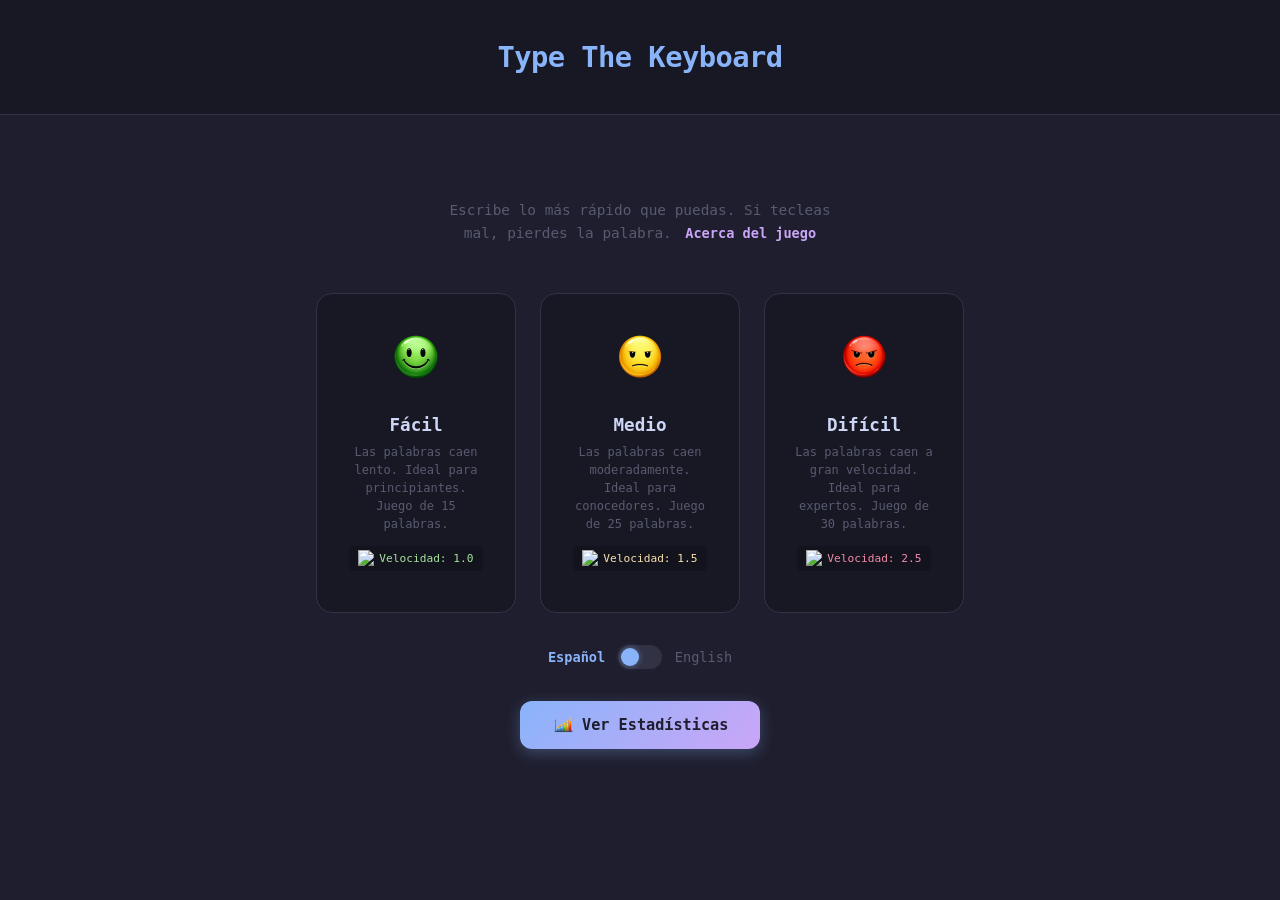
==== commit c1c95ac9: "redaccion de tetxo menu 2.0" ====
--- a/index.html
+++ b/index.html
@@ -23,21 +23,21 @@
                 <div class="difficulty-icon"><img src="img/img-easy.png" alt="Fácil"></div>
                 <div class="difficulty-name">Fácil</div>
                 <div class="difficulty-desc">Las palabras caen lento. Ideal para principiantes. Juego de 15 palabras.</div>
-                <div class="difficulty-speed">💣 Velocidad: 1.0 px/frame</div>
+                <div class="difficulty-speed"><img src="img/img-speed.png" alt="Velocidad" class="speed-icon"> Velocidad: 1.0</div>
             </div>
 
             <div class="difficulty-card medium" onclick="selectDifficulty('medium')">
                 <div class="difficulty-icon"><img src="img/img-medium.png" alt="Medio"></div>
                 <div class="difficulty-name">Medio</div>
                 <div class="difficulty-desc">Las palabras caen moderadamente. Ideal para conocedores. Juego de 25 palabras.</div>
-                <div class="difficulty-speed">💣 Velocidad: 1.5 px/frame</div>
+                <div class="difficulty-speed"><img src="img/img-speed.png" alt="Velocidad" class="speed-icon"> Velocidad: 1.5</div>
             </div>
 
             <div class="difficulty-card hard" onclick="selectDifficulty('hard')">
                 <div class="difficulty-icon"><img src="img/img-hard.png" alt="Difícil"></div>
                 <div class="difficulty-name">Difícil</div>
                 <div class="difficulty-desc">Las palabras caen a gran velocidad. Ideal para expertos. Juego de 30 palabras.</div>
-                <div class="difficulty-speed">💣 Velocidad: 2.5 px/frame</div>
+                <div class="difficulty-speed"><img src="img/img-speed.png" alt="Velocidad" class="speed-icon"> Velocidad: 2.5</div>
             </div>
         </div>
 
--- a/styles.css
+++ b/styles.css
@@ -546,7 +546,9 @@
 }
 
 .difficulty-speed {
-    display: inline-block;
+    display: inline-flex;
+    align-items: center;
+    gap: 0.3rem;
     margin-top: 0.8rem;
     font-size: 0.7rem;
     color: var(--card-color);
@@ -554,6 +556,12 @@
     padding: 0.3rem 0.6rem;
     border-radius: 4px;
     font-weight: 500;
+}
+
+.speed-icon {
+    width: 1rem;
+    height: 1rem;
+    object-fit: contain;
 }
 
 
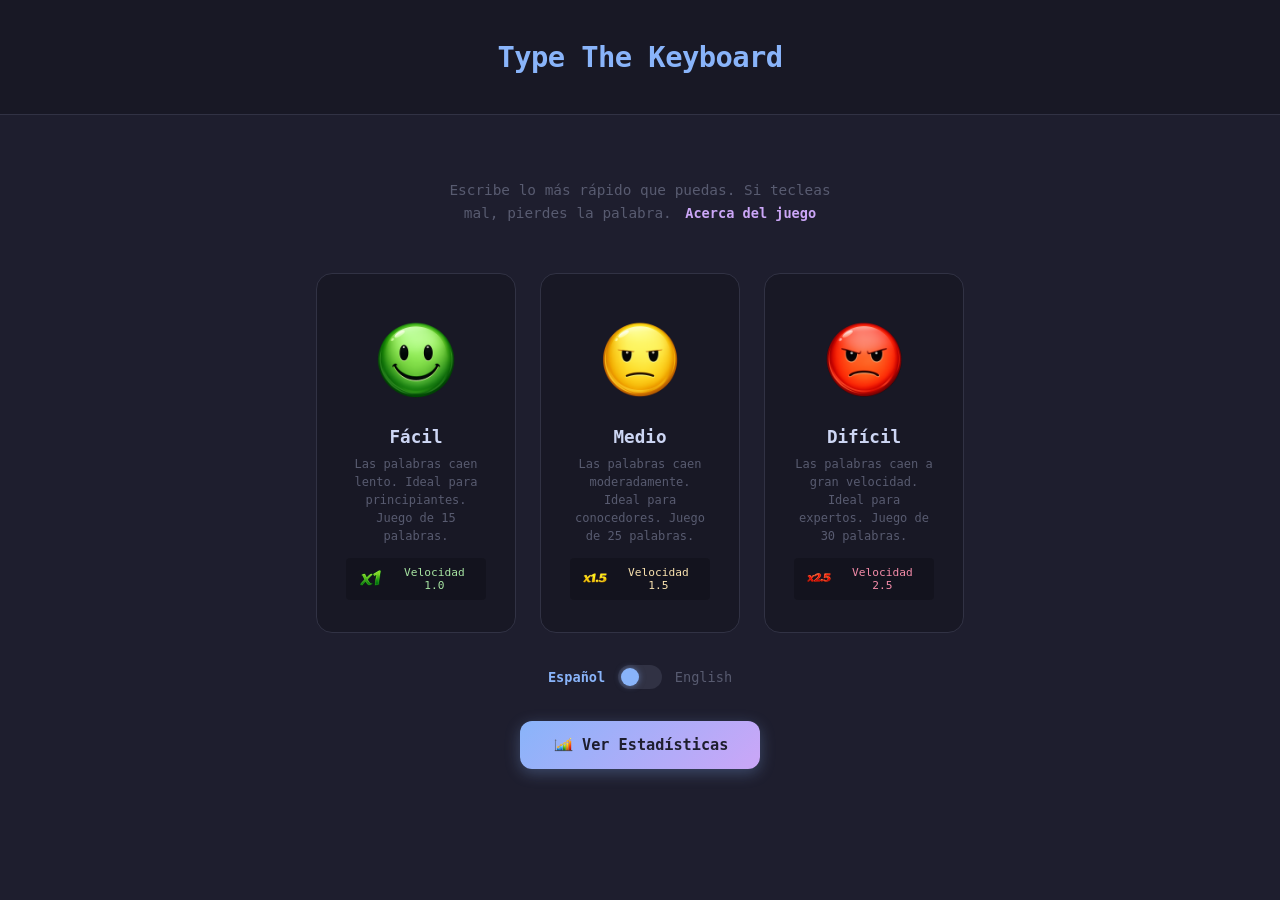
==== commit 446851a9: "agregue imagenes en dificultades" ====
--- a/index.html
+++ b/index.html
@@ -16,28 +16,35 @@
 
     <!-- MENÚ DE DIFICULTAD  -->
     <div class="menu-screen" id="menuScreen">
-        <div class="menu-subtitle">Escribe lo más rápido que puedas. Si tecleas mal, pierdes la palabra. <button class="about-game-btn" onclick="showAboutGame()">Acerca del juego</button></div>
+        <div class="menu-subtitle">Escribe lo más rápido que puedas. Si tecleas mal, pierdes la palabra. <button
+                class="about-game-btn" onclick="showAboutGame()">Acerca del juego</button></div>
 
         <div class="difficulty-cards">
             <div class="difficulty-card easy" onclick="selectDifficulty('easy')">
                 <div class="difficulty-icon"><img src="img/img-easy.png" alt="Fácil"></div>
                 <div class="difficulty-name">Fácil</div>
-                <div class="difficulty-desc">Las palabras caen lento. Ideal para principiantes. Juego de 15 palabras.</div>
-                <div class="difficulty-speed"><img src="img/img-speed.png" alt="Velocidad" class="speed-icon"> Velocidad: 1.0</div>
+                <div class="difficulty-desc">Las palabras caen lento. Ideal para principiantes. Juego de 15 palabras.
+                </div>
+                <div class="difficulty-speed"><img src="img/img-x1.png" alt="Velocidad" class="speed-icon">
+                    Velocidad 1.0</div>
             </div>
 
             <div class="difficulty-card medium" onclick="selectDifficulty('medium')">
                 <div class="difficulty-icon"><img src="img/img-medium.png" alt="Medio"></div>
                 <div class="difficulty-name">Medio</div>
-                <div class="difficulty-desc">Las palabras caen moderadamente. Ideal para conocedores. Juego de 25 palabras.</div>
-                <div class="difficulty-speed"><img src="img/img-speed.png" alt="Velocidad" class="speed-icon"> Velocidad: 1.5</div>
+                <div class="difficulty-desc">Las palabras caen moderadamente. Ideal para conocedores. Juego de 25
+                    palabras.</div>
+                <div class="difficulty-speed"><img src="img/img-x1.5.png" alt="Velocidad" class="speed-icon">
+                    Velocidad 1.5</div>
             </div>
 
             <div class="difficulty-card hard" onclick="selectDifficulty('hard')">
                 <div class="difficulty-icon"><img src="img/img-hard.png" alt="Difícil"></div>
                 <div class="difficulty-name">Difícil</div>
-                <div class="difficulty-desc">Las palabras caen a gran velocidad. Ideal para expertos. Juego de 30 palabras.</div>
-                <div class="difficulty-speed"><img src="img/img-speed.png" alt="Velocidad" class="speed-icon"> Velocidad: 2.5</div>
+                <div class="difficulty-desc">Las palabras caen a gran velocidad. Ideal para expertos. Juego de 30
+                    palabras.</div>
+                <div class="difficulty-speed"><img src="img/img-x2.5.png" alt="Velocidad" class="speed-icon">
+                    Velocidad 2.5</div>
             </div>
         </div>
 
@@ -57,17 +64,6 @@
 
     <!-- JUEGO -->
     <div class="container" id="gameContainer" style="display:none;">
-        <!-- Combo Display -->
-        <div class="combo-display" id="comboDisplay">
-            <div class="combo-counter">
-                <div class="combo-value" id="comboValue">0</div>
-                <div class="combo-label">COMBO</div>
-            </div>
-            <div class="multiplier">
-                <div class="multiplier-value" id="multiplierValue">1x</div>
-            </div>
-        </div>
-
         <!-- Multiplier Display -->
         <div class="multiplier-display" id="multiplierDisplay">
             <div class="multiplier-label">MULTIPLIER</div>
@@ -80,8 +76,8 @@
         </div>
 
         <!-- Canvas for Effects -->
-        <canvas id="effectsCanvas" width="1200" height="800"
-            style="position:absolute;top:0;left:0;pointer-events:none;z-index:1;"></canvas>
+        <canvas id="effectsCanvas"
+            style="position:fixed;top:0;left:0;width:100vw;height:100vh;pointer-events:none;z-index:10;"></canvas>
 
         <!-- Stats en vivo -->
         <div class="stats-bar" id="statsBar">
@@ -123,6 +119,17 @@
             <div class="visual-keyboard" id="visualKeyboard">
                 <!-- Keyboard rows will be dynamically generated -->
             </div>
+
+            <!-- Combo Display (sits as a third column to the right of the keyboard) -->
+            <div class="combo-display" id="comboDisplay">
+                <div class="combo-counter">
+                    <div class="combo-value" id="comboValue">0</div>
+                    <div class="combo-label">COMBO</div>
+                </div>
+                <div class="multiplier">
+                    <div class="multiplier-value" id="multiplierValue">1x</div>
+                </div>
+            </div>
         </div>
 
         <div class="hint-row">
@@ -155,20 +162,24 @@
                 </div>
             </div>
             <button class="restart-btn" onclick="restartGame()">Reiniciar</button>
+            <div class="restart-hint">Presiona <kbd>Enter</kbd> para volver a jugar</div>
         </div>
     </div>
 
     <!-- About Game Panel -->
     <div class="about-dashboard" id="aboutDashboard" style="display: none;">
         <div class="dashboard-header">
-            <h2><img src="img/img-Acerda_del_juego.png" alt="Acerca del juego" class="dashboard-title-icon about-icon"> Acerca del juego</h2>
+            <h2><img src="img/img-Acerda_del_juego.png" alt="Acerca del juego" class="dashboard-title-icon about-icon">
+                Acerca del juego</h2>
             <button class="back-btn" onclick="closeAboutGame()">← Regresar</button>
         </div>
 
         <!-- Game Description -->
         <div class="about-section">
             <h3>¿Qué es Type The Keyboard?</h3>
-            <p class="about-text">Type The Keyboard es un juego de mecanografía donde las palabras caen desde arriba hacia abajo tipo carrusel y debes escribirlas antes de que lleguen al fondo. Mejorarás tu velocidad y precisión al escribir mientras te diviertes.</p>
+            <p class="about-text">Type The Keyboard es un juego de mecanografía donde las palabras caen desde arriba
+                hacia abajo tipo carrusel y debes escribirlas antes de que lleguen al fondo. Mejorarás tu velocidad y
+                precisión al escribir mientras te diviertes.</p>
         </div>
 
         <!-- How to Play -->
@@ -177,7 +188,8 @@
             <div class="about-steps">
                 <div class="about-step">
                     <div class="step-number">1</div>
-                    <div class="step-text">Elige una dificultad: Fácil, Medio o Difícil. Cada una controla la velocidad a la que caen las palabras.</div>
+                    <div class="step-text">Elige una dificultad: Fácil, Medio o Difícil. Cada una controla la velocidad
+                        a la que caen las palabras.</div>
                 </div>
                 <div class="about-step">
                     <div class="step-number">2</div>
@@ -185,7 +197,8 @@
                 </div>
                 <div class="about-step">
                     <div class="step-number">3</div>
-                    <div class="step-text">Escribe cada palabra antes de que desaparezca. Si la escribes correctamente, se acumula arriba.</div>
+                    <div class="step-text">Escribe cada palabra antes de que desaparezca. Si la escribes correctamente,
+                        se acumula arriba.</div>
                 </div>
                 <div class="about-step">
                     <div class="step-number">4</div>
@@ -193,7 +206,8 @@
                 </div>
                 <div class="about-step">
                     <div class="step-number">5</div>
-                    <div class="step-text">Alcanza la mayor cantidad de palabras posibles para mejorar tu aprendizaje dominar el teclado.</div>
+                    <div class="step-text">Alcanza la mayor cantidad de palabras posibles para mejorar tu aprendizaje
+                        dominar el teclado.</div>
                 </div>
             </div>
         </div>
@@ -201,7 +215,10 @@
         <!-- Purpose -->
         <div class="about-section">
             <h3>¿Propósito del juego?</h3>
-            <p class="about-text">El propósito de Type The Keyboard es ayudarte a mejorar tu velocidad y precisión al escribir en el teclado de forma divertida y dinámica. A través de la práctica constante, desarrollarás habilidades como memoria muscular, reducirás errores y aumentarás tu productividad al teclear en el día a día.</p>
+            <p class="about-text">El propósito de Type The Keyboard es ayudarte a mejorar tu velocidad y precisión al
+                escribir en el teclado de forma divertida y dinámica. A través de la práctica constante, desarrollarás
+                habilidades como memoria muscular, reducirás errores y aumentarás tu productividad al teclear en el día
+                a día.</p>
         </div>
 
         <!-- Glossary -->
@@ -210,23 +227,31 @@
             <div class="about-steps">
                 <div class="about-step">
                     <div class="step-number glossary-term">wpm</div>
-                    <div class="step-text"><strong>WPM (Words Per Minute)</strong> — Palabras por minuto. Mide la velocidad a la que escribes. Se calcula dividiendo las palabras correctas entre el tiempo transcurrido en minutos.</div>
+                    <div class="step-text"><strong>WPM (Words Per Minute)</strong> — Palabras por minuto. Mide la
+                        velocidad a la que escribes. Se calcula dividiendo las palabras correctas entre el tiempo
+                        transcurrido en minutos.</div>
                 </div>
                 <div class="about-step">
                     <div class="step-number glossary-term">acc</div>
-                    <div class="step-text"><strong>ACC (Accuracy)</strong> — Precisión. Es el porcentaje de palabras escritas correctamente respecto al total de palabras intentadas. 100% significa que no cometiste ningún error.</div>
+                    <div class="step-text"><strong>ACC (Accuracy)</strong> — Precisión. Es el porcentaje de palabras
+                        escritas correctamente respecto al total de palabras intentadas. 100% significa que no cometiste
+                        ningún error.</div>
                 </div>
                 <div class="about-step">
                     <div class="step-number glossary-combo">0</div>
-                    <div class="step-text"><strong>Combo</strong> — Racha de aciertos consecutivos. Cada carácter correcto incrementa tu combo. Si te equivocas, el combo se reinicia a cero.</div>
+                    <div class="step-text"><strong>Combo</strong> — Racha de aciertos consecutivos. Cada carácter
+                        correcto incrementa tu combo. Si te equivocas, el combo se reinicia a cero.</div>
                 </div>
                 <div class="about-step">
                     <div class="step-number glossary-multiplier">1x</div>
-                    <div class="step-text"><strong>Multiplicador</strong> — Se activa según tu combo. A mayor combo, mayor multiplicador de puntos: 1-5 = 1x, 6-15 = 2x, 16-25 = 3x, 26-40 = 4x, 41+ = 5x.</div>
+                    <div class="step-text"><strong>Multiplicador</strong> — Se activa según tu combo. A mayor combo,
+                        mayor multiplicador de puntos: 1-5 = 1x, 6-15 = 2x, 16-25 = 3x, 26-40 = 4x, 41+ = 5x.</div>
                 </div>
                 <div class="about-step">
                     <div class="step-number glossary-term">pts</div>
-                    <div class="step-text"><strong>Puntos</strong> — Se obtienen 10 puntos base por cada palabra completada, multiplicados por tu multiplicador actual. Completar una oración otorga un bono de 100 puntos extra.</div>
+                    <div class="step-text"><strong>Puntos</strong> — Se obtienen 10 puntos base por cada palabra
+                        completada, multiplicados por tu multiplicador actual. Completar una oración otorga un bono de
+                        100 puntos extra.</div>
                 </div>
             </div>
         </div>
@@ -234,22 +259,32 @@
         <!-- Difficulties -->
         <div class="about-section">
             <h3>Dificultades</h3>
-            <p class="about-text">Cada dificultad determina la velocidad de caída de las palabras y la cantidad de palabras deduración del juego:</p>
+            <p class="about-text">Cada dificultad determina la velocidad de caída de las palabras y la cantidad de
+                palabras deduración del juego:</p>
             <div class="about-steps">
                 <div class="about-step">
                     <img src="img/img-easy.png" alt="Fácil" class="difficulty-step-icon">
                     <div class="step-number difficulty-badge easy-badge">Fácil</div>
-                    <div class="step-text"><strong>15 palabras</strong> (3 oraciones × 5 palabras). Velocidad de caída: <strong>1.0 px/frame</strong>. Las palabras bajan 1 píxel por cada cuadro de animación (60 fps), dándote el mayor tiempo posible para escribir.</div>
+                    <div class="step-text"><strong>15 palabras</strong> (3 oraciones × 5 palabras). Velocidad de caída:
+                        <strong>1.0 px/frame</strong>. Las palabras bajan 1 píxel por cada cuadro de animación (60 fps),
+                        dándote el mayor tiempo posible para escribir.
+                    </div>
                 </div>
                 <div class="about-step">
                     <img src="img/img-medium.png" alt="Medio" class="difficulty-step-icon">
                     <div class="step-number difficulty-badge medium-badge">Medio</div>
-                    <div class="step-text"><strong>25 palabras</strong> (5 oraciones × 5 palabras). Velocidad de caída: <strong>1.5 px/frame</strong>. Las palabras caen 1.5 veces más rápido que en fácil, exigiendo mayor agilidad.</div>
+                    <div class="step-text"><strong>25 palabras</strong> (5 oraciones × 5 palabras). Velocidad de caída:
+                        <strong>1.5 px/frame</strong>. Las palabras caen 1.5 veces más rápido que en fácil, exigiendo
+                        mayor agilidad.
+                    </div>
                 </div>
                 <div class="about-step">
                     <img src="img/img-hard.png" alt="Difícil" class="difficulty-step-icon">
                     <div class="step-number difficulty-badge hard-badge">Difícil</div>
-                    <div class="step-text"><strong>30 palabras</strong> (6 oraciones × 5 palabras). Velocidad de caída: <strong>2.5 px/frame</strong>. Las palabras caen 2.5 veces más rápido que en fácil, requiriendo reflejos y precisión de experto.</div>
+                    <div class="step-text"><strong>30 palabras</strong> (6 oraciones × 5 palabras). Velocidad de caída:
+                        <strong>2.5 px/frame</strong>. Las palabras caen 2.5 veces más rápido que en fácil, requiriendo
+                        reflejos y precisión de experto.
+                    </div>
                 </div>
             </div>
         </div>
--- a/styles.css
+++ b/styles.css
@@ -251,6 +251,10 @@
     align-items: center;
     gap: 2rem;
     animation: fadeIn 0.4s ease;
+    position: relative;
+    /* Sit above the combo display and effects canvas so nothing overlaps
+       the "Regresar" / "Reiniciar" buttons on the results screen. */
+    z-index: 30;
 }
 
 .results.active {
@@ -315,7 +319,20 @@
 
 .restart-hint {
     font-size: 0.75rem;
-    color: #45475a;
+    color: #585b70;
+    margin-top: 0.5rem;
+}
+
+.restart-hint kbd {
+    display: inline-block;
+    padding: 0.15rem 0.5rem;
+    font-family: inherit;
+    font-size: 0.75rem;
+    color: #89b4fa;
+    background: #313244;
+    border: 1px solid #45475a;
+    border-radius: 4px;
+    margin: 0 0.2rem;
 }
 
 /* Footer */
@@ -523,12 +540,13 @@
 
 .difficulty-icon {
     font-size: 2.5rem;
-    margin-bottom: 1rem;
+    margin-bottom: 0;
+    padding: 0;
 }
 
 .difficulty-icon img {
-    width: 4rem;
-    height: 4rem;
+    width: 7rem;
+    height: 7rem;
     object-fit: contain;
 }
 
@@ -559,8 +577,8 @@
 }
 
 .speed-icon {
-    width: 1rem;
-    height: 1rem;
+    width: 2rem;
+    height: 2rem;
     object-fit: contain;
 }
 
@@ -851,17 +869,24 @@
     }
 }
 
-/* Combo Display Styles */
+/* Combo Display Styles
+ * In-flow flex column that sits as a third pane inside .game-area,
+ * to the right of the visual keyboard. Previously position:fixed on
+ * the right edge, which overlapped the visual keyboard on typical
+ * viewport widths. getBoundingClientRect() still returns viewport
+ * coordinates, so the combo-fire particle burst (Task 11.5) continues
+ * to spawn at the correct on-screen location.
+ */
 .combo-display {
-    position: fixed;
-    top: 50%;
-    right: 2rem;
-    transform: translateY(-50%);
     display: flex;
     flex-direction: column;
     align-items: center;
+    justify-content: center;
     gap: 1rem;
-    z-index: 20;
+    flex-shrink: 0;
+    /* Lower than .results (z-index: 30) so the results grid and buttons
+       stay clickable when the results screen is shown. */
+    z-index: 15;
 }
 
 .combo-counter {
@@ -909,22 +934,43 @@
 
 /* Combo fire effect (for combo 21+) */
 .combo-counter.on-fire {
-    animation: fireGlow 0.5s ease-in-out infinite alternate;
+    animation: fireGlow 0.6s ease-in-out infinite alternate;
     border-color: #f38ba8;
 }
 
 .combo-counter.on-fire .combo-value {
     color: #f38ba8;
-    text-shadow: 0 0 15px rgba(243, 139, 168, 0.8);
+    animation: fireTextPulse 0.6s ease-in-out infinite alternate;
 }
 
 @keyframes fireGlow {
-    from {
+    0% {
         box-shadow: 0 0 20px rgba(243, 139, 168, 0.5);
-    }
-
-    to {
-        box-shadow: 0 0 40px rgba(243, 139, 168, 0.8), 0 0 60px rgba(251, 179, 135, 0.6);
+        filter: drop-shadow(0 0 6px rgba(249, 226, 175, 0.4));
+    }
+
+    50% {
+        box-shadow: 0 0 30px rgba(250, 179, 135, 0.7), 0 0 50px rgba(249, 226, 175, 0.5);
+        filter: drop-shadow(0 0 10px rgba(250, 179, 135, 0.6));
+    }
+
+    100% {
+        box-shadow: 0 0 40px rgba(243, 139, 168, 0.8), 0 0 60px rgba(251, 179, 135, 0.6), 0 0 80px rgba(249, 226, 175, 0.4);
+        filter: drop-shadow(0 0 14px rgba(243, 139, 168, 0.7));
+    }
+}
+
+@keyframes fireTextPulse {
+    0% {
+        text-shadow: 0 0 8px rgba(249, 226, 175, 0.6), 0 0 14px rgba(250, 179, 135, 0.5);
+    }
+
+    50% {
+        text-shadow: 0 0 12px rgba(250, 179, 135, 0.8), 0 0 22px rgba(243, 139, 168, 0.6);
+    }
+
+    100% {
+        text-shadow: 0 0 18px rgba(243, 139, 168, 0.9), 0 0 28px rgba(249, 226, 175, 0.7);
     }
 }
 
@@ -1505,4 +1551,430 @@
     .difficult-word-count {
         font-size: 1.4rem;
     }
+}
+
+/* ========================================================
+   GENRE CHANGE NOTIFICATION (music progression system)
+   Compact notification in top-right corner
+   ======================================================== */
+.genre-notification {
+    position: fixed;
+    top: 6rem;
+    right: 2rem;
+    background: rgba(24, 24, 37, 0.95);
+    border: 2px solid;
+    border-radius: 10px;
+    padding: 0.8rem 1.2rem;
+    text-align: left;
+    z-index: 10000;
+    animation: genreSlideIn 0.4s ease-out;
+    box-shadow: 0 4px 20px rgba(0, 0, 0, 0.5);
+    backdrop-filter: blur(10px);
+    -webkit-backdrop-filter: blur(10px);
+    pointer-events: none;
+    max-width: 240px;
+}
+
+.genre-notification .genre-label {
+    font-size: 0.6rem;
+    letter-spacing: 0.2em;
+    opacity: 0.6;
+    margin-bottom: 0.2rem;
+    font-weight: 600;
+}
+
+.genre-notification .genre-name {
+    font-size: 1.1rem;
+    font-weight: 800;
+    letter-spacing: 0.03em;
+    text-shadow: 0 0 15px currentColor;
+    animation: genrePulse 1.5s ease-in-out infinite;
+    white-space: nowrap;
+}
+
+.genre-notification.fade-out {
+    animation: genreFadeOut 0.4s ease-in forwards;
+}
+
+@keyframes genreSlideIn {
+    0% {
+        opacity: 0;
+        transform: translateX(400px);
+    }
+
+    60% {
+        transform: translateX(-10px);
+    }
+
+    100% {
+        opacity: 1;
+        transform: translateX(0);
+    }
+}
+
+@keyframes genrePulse {
+
+    0%,
+    100% {
+        text-shadow: 0 0 15px currentColor;
+    }
+
+    50% {
+        text-shadow: 0 0 25px currentColor, 0 0 40px currentColor;
+    }
+}
+
+@keyframes genreFadeOut {
+    to {
+        opacity: 0;
+        transform: translateX(400px);
+    }
+}
+
+@media (max-width: 600px) {
+    .genre-notification {
+        top: 5rem;
+        right: 1rem;
+        padding: 0.6rem 1rem;
+        max-width: 180px;
+    }
+
+    .genre-notification .genre-name {
+        font-size: 0.9rem;
+    }
+}
+
+/* ========================================================
+   RESPONSIVE LAYER (comprehensive)
+   Placed at the end of the file so these rules override any
+   earlier, less-specific media queries via cascade order.
+   Breakpoints:
+     - Tablet   : max-width 1024px
+     - Mobile   : max-width 768px
+     - Small    : max-width 480px
+     - Landscape mobile : max-height 500px + landscape
+   ======================================================== */
+
+/* --- Tablet (<= 1024px) --- */
+@media (max-width: 1024px) {
+    .container {
+        padding: 1.5rem;
+        padding-top: 5rem;
+    }
+
+    .combo-counter {
+        min-width: 80px;
+        padding: 1rem 0.8rem;
+    }
+
+    .combo-value {
+        font-size: 2.2rem;
+    }
+
+    .multiplier {
+        padding: 0.5rem 1rem;
+    }
+
+    .multiplier-value {
+        font-size: 1.3rem;
+    }
+
+    .game-area {
+        gap: 0.5rem;
+    }
+
+    .visual-keyboard {
+        transform: scale(0.85);
+        transform-origin: center center;
+    }
+
+    .results-grid {
+        grid-template-columns: repeat(3, 1fr);
+        gap: 1rem;
+    }
+
+    .result-card {
+        padding: 1rem;
+    }
+
+    .result-card .value {
+        font-size: 1.8rem;
+    }
+}
+
+/* --- Mobile (<= 768px) --- */
+@media (max-width: 768px) {
+    .header {
+        padding: 1.5rem;
+    }
+
+    .logo {
+        font-size: 1.3rem;
+    }
+
+    .container {
+        padding: 1rem;
+        padding-top: 4.5rem;
+        height: calc(100vh - 60px);
+    }
+
+    /* Stack the game area vertically on narrow screens so the falling
+       words, keyboard and combo panel don't fight for horizontal space. */
+    .game-area {
+        flex-direction: column;
+        gap: 0.5rem;
+    }
+
+    /* Combo display becomes a horizontal strip on top of the game area. */
+    .combo-display {
+        flex-direction: row;
+        justify-content: center;
+        gap: 1rem;
+        margin-bottom: 0.5rem;
+        order: -1;
+    }
+
+    .combo-counter {
+        min-width: 70px;
+        padding: 0.8rem;
+        flex-direction: row;
+        gap: 0.5rem;
+    }
+
+    .combo-value {
+        font-size: 1.8rem;
+    }
+
+    .combo-label {
+        font-size: 0.6rem;
+        margin-top: 0;
+    }
+
+    .multiplier {
+        padding: 0.5rem 0.8rem;
+    }
+
+    .multiplier-value {
+        font-size: 1.2rem;
+    }
+
+    .text-display {
+        min-height: 250px;
+        font-size: 1.1rem;
+    }
+
+    /* Shrink the visual keyboard but keep it centered so it fits. */
+    .visual-keyboard {
+        transform: scale(0.7);
+        transform-origin: center top;
+        max-height: 200px;
+        margin: 0 auto;
+    }
+
+    /* Compact stats bar. */
+    .stats-bar {
+        gap: 1rem;
+        flex-wrap: wrap;
+        justify-content: center;
+        margin-bottom: 1rem;
+    }
+
+    .stat-value {
+        font-size: 1.4rem;
+    }
+
+    /* Accumulated sentences zone. */
+    .accumulated-sentences {
+        font-size: 1rem;
+        padding: 0.8rem;
+        min-height: 60px;
+    }
+
+    /* Results grid: 2 cols instead of 5. */
+    .results-grid {
+        grid-template-columns: repeat(2, 1fr);
+        gap: 0.8rem;
+    }
+
+    .result-card {
+        padding: 0.8rem;
+    }
+
+    .result-card .value {
+        font-size: 1.5rem;
+    }
+
+    .result-card .label {
+        font-size: 0.6rem;
+    }
+
+    /* Difficulty menu stacks vertically. */
+    .difficulty-cards {
+        flex-direction: column;
+        gap: 1rem;
+    }
+
+    .difficulty-card {
+        width: 100%;
+        max-width: 300px;
+        padding: 1.5rem;
+    }
+
+    /* Genre-change notification: keep out of the way on narrow screens. */
+    .genre-notification {
+        top: 4.5rem;
+        right: 0.8rem;
+        padding: 0.6rem 1rem;
+        max-width: 200px;
+    }
+
+    .genre-notification .genre-name {
+        font-size: 0.95rem;
+    }
+
+    /* Hint row + regresar button reflows so the button never hides
+       behind the start hint. */
+    .hint-row {
+        flex-direction: column;
+        gap: 0.5rem;
+    }
+
+    .hint-row .back-to-menu-btn {
+        position: static;
+        margin-top: 0;
+    }
+}
+
+/* --- Small mobile (<= 480px) --- */
+@media (max-width: 480px) {
+    .header {
+        padding: 1rem;
+    }
+
+    .logo {
+        font-size: 1.1rem;
+    }
+
+    .container {
+        padding: 0.5rem;
+        padding-top: 4rem;
+    }
+
+    .combo-value {
+        font-size: 1.5rem;
+    }
+
+    .multiplier-value {
+        font-size: 1rem;
+    }
+
+    .visual-keyboard {
+        transform: scale(0.55);
+    }
+
+    .text-display {
+        min-height: 200px;
+        font-size: 1rem;
+    }
+
+    .falling-word {
+        font-size: 1.3rem !important;
+    }
+
+    .accumulated-sentences {
+        font-size: 0.9rem;
+    }
+
+    .stats-bar {
+        gap: 0.6rem;
+    }
+
+    .stat-value {
+        font-size: 1.2rem;
+    }
+
+    .stat-label {
+        font-size: 0.55rem;
+    }
+
+    .results-grid {
+        grid-template-columns: repeat(2, 1fr);
+        gap: 0.5rem;
+    }
+
+    .result-card {
+        padding: 0.6rem;
+    }
+
+    .result-card .value {
+        font-size: 1.2rem;
+    }
+
+    .difficulty-card {
+        padding: 1.2rem;
+    }
+
+    .difficulty-name {
+        font-size: 1rem;
+    }
+
+    .difficulty-desc {
+        font-size: 0.7rem;
+    }
+
+    .menu-subtitle {
+        font-size: 0.8rem;
+        margin-bottom: 2rem;
+    }
+
+    /* Statistics dashboard tweaks for very small screens. */
+    .dashboard-header h2 {
+        font-size: 1.2rem;
+    }
+
+    .overall-stats {
+        grid-template-columns: 1fr 1fr;
+        gap: 0.6rem;
+    }
+
+    .overall-stats .stat-card {
+        padding: 1rem;
+    }
+
+    .overall-stats .stat-value {
+        font-size: 1.5rem;
+    }
+
+    .overall-stats .stat-icon {
+        font-size: 1.5rem;
+    }
+}
+
+/* --- Landscape mobile ---
+   Very short viewports (phone in landscape). Compress vertical spacing
+   so the falling-words track and keyboard both stay visible. */
+@media (max-height: 500px) and (orientation: landscape) {
+    .container {
+        padding-top: 3.5rem;
+    }
+
+    .header {
+        padding: 0.8rem;
+    }
+
+    .text-display {
+        min-height: 180px;
+    }
+
+    .visual-keyboard {
+        transform: scale(0.6);
+    }
+
+    /* In landscape the combo display fits comfortably at the bottom
+       right without covering the falling words. */
+    .combo-display {
+        flex-direction: row;
+        order: 0;
+        gap: 0.5rem;
+    }
 }
